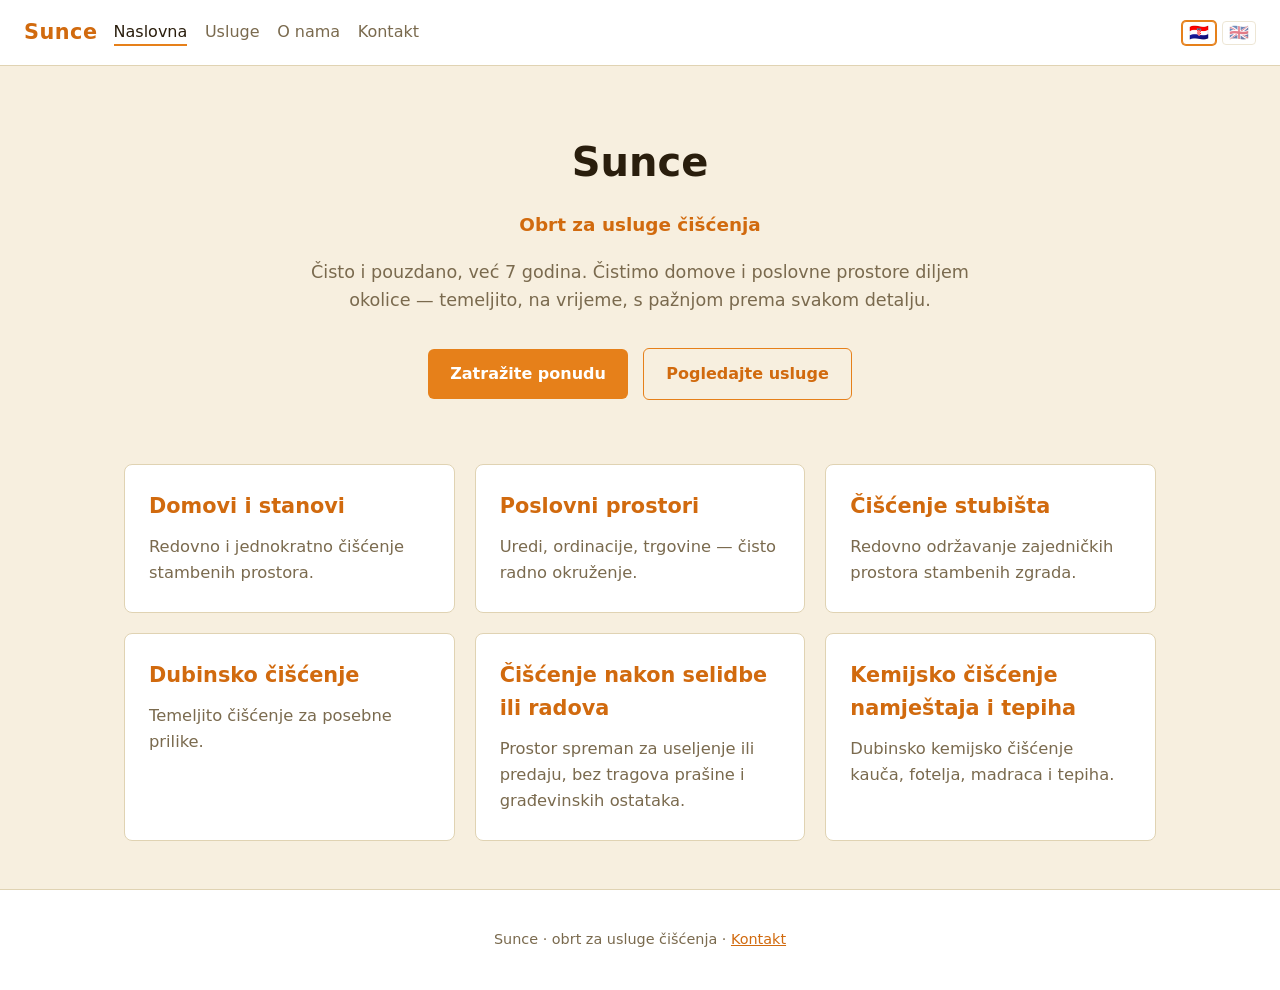
==== index.html @ 52798418 "Add files via upload" ====
<!DOCTYPE html>
<!--
  Croatian home page (DEFAULT LANGUAGE).
  sunce.hr/  automatically loads this file.
  Notice the two flag buttons at the top-right:
    🇭🇷 links to  index.html       (this page, so class="active")
    🇬🇧 links to  en/index.html    (the English version of THIS page)
  Every page's flags link to the equivalent page in the other language,
  never back to the homepage — so language switches keep you in place.
-->
<html lang="hr">
<head>
  <meta charset="UTF-8">
  <meta name="viewport" content="width=device-width, initial-scale=1.0">
  <title>Sunce — obrt za usluge čišćenja</title>
  <link rel="stylesheet" href="style.css">
</head>
<body>

  <header>
    <div class="logo">Sunce</div>
    <nav class="main">
      <a href="index.html" class="active">Naslovna</a>
      <a href="usluge.html">Usluge</a>
      <a href="o-nama.html">O nama</a>
      <a href="kontakt.html">Kontakt</a>
    </nav>
    <div class="lang">
      <a href="index.html"    class="active" title="Hrvatski">🇭🇷</a>
      <a href="en/index.html"                title="English">🇬🇧</a>
    </div>
  </header>

  <section class="hero">
    <h1>Sunce</h1>
    <p class="tag">Obrt za usluge čišćenja</p>
    <p>Čisto i pouzdano, već 7 godina. Čistimo domove i poslovne prostore diljem okolice — temeljito, na vrijeme, s pažnjom prema svakom detalju.</p>
    <a href="kontakt.html" class="button">Zatražite ponudu</a>
    <a href="usluge.html" class="button button-ghost">Pogledajte usluge</a>
  </section>

  <section class="cards">
    <article class="card">
      <h2>Domovi i stanovi</h2>
      <p>Redovno i jednokratno čišćenje stambenih prostora.</p>
    </article>
    <article class="card">
      <h2>Poslovni prostori</h2>
      <p>Uredi, ordinacije, trgovine — čisto radno okruženje.</p>
    </article>
    <article class="card">
      <h2>Čišćenje stubišta</h2>
      <p>Redovno održavanje zajedničkih prostora stambenih zgrada.</p>
    </article>
    <article class="card">
      <h2>Dubinsko čišćenje</h2>
      <p>Temeljito čišćenje za posebne prilike.</p>
    </article>
    <article class="card">
      <h2>Čišćenje nakon selidbe ili radova</h2>
      <p>Prostor spreman za useljenje ili predaju, bez tragova prašine i građevinskih ostataka.</p>
    </article>
    <article class="card">
      <h2>Kemijsko čišćenje namještaja i tepiha</h2>
      <p>Dubinsko kemijsko čišćenje kauča, fotelja, madraca i tepiha.</p>
    </article>
  </section>

  <footer>
    <p>Sunce · obrt za usluge čišćenja · <a href="kontakt.html">Kontakt</a></p>
  </footer>

</body>
</html>
---- style.css ----
/*
  Sunce — obrt za usluge čišćenja
  Shared stylesheet used by BOTH the Croatian pages (in root)
  and the English pages (in /en/). Because English pages sit one
  folder deep, they link to this file as "../style.css".
*/

:root {
  --sand:      #f7efdf;   /* main background — warm cream */
  --sand-deep: #ecdfc4;   /* slightly darker cream for panels */
  --ink:       #2a1e0d;   /* dark warm brown-black text */
  --muted:     #7a6a4e;   /* softer text */
  --orange:    #e6801a;   /* main accent — sunset orange */
  --orange-hi: #d16a0e;   /* darker orange on hover */
  --line:      #e0d3b3;   /* subtle borders */
  --panel:     #ffffff;   /* card / white panel */
}

* { box-sizing: border-box; }

body {
  margin: 0;
  font-family: system-ui, -apple-system, Segoe UI, Roboto, sans-serif;
  color: var(--ink);
  background: var(--sand);
  line-height: 1.6;
}

h1 { font-size: 2rem; margin: 0 0 .4em; }
h2 { font-size: 1.35rem; margin: 1.7em 0 .5em; }
a  { color: var(--orange-hi); }

/* ---- Header / nav ---- */
header {
  display: flex;
  align-items: center;
  justify-content: space-between;
  flex-wrap: wrap;
  gap: .5rem 1rem;
  padding: 1rem 1.5rem;
  background: var(--panel);
  border-bottom: 1px solid var(--line);
}
.logo {
  font-weight: 800;
  font-size: 1.3rem;
  letter-spacing: .5px;
  color: var(--orange-hi);
}

/* Middle nav */
nav.main {
  display: flex;
  flex-wrap: wrap;
  gap: .2rem 1.1rem;
}
nav.main a {
  text-decoration: none;
  color: var(--muted);
  font-weight: 500;
}
nav.main a:hover { color: var(--orange-hi); }
nav.main a.active { color: var(--ink); border-bottom: 2px solid var(--orange); }

/* ---- Language switcher (top-right flag buttons) ---- */
.lang {
  display: flex;
  gap: .35rem;
  margin-left: auto;   /* push to the right */
}
.lang a {
  display: inline-flex;
  align-items: center;
  justify-content: center;
  width: 34px;
  height: 24px;
  border: 1px solid var(--line);
  border-radius: 4px;
  text-decoration: none;
  font-size: 1rem;
  line-height: 1;
  background: #fff;
  opacity: 0.55;
  transition: opacity .15s;
}
.lang a:hover  { opacity: 1; }
.lang a.active {
  opacity: 1;
  border-color: var(--orange);
  box-shadow: 0 0 0 1px var(--orange);
}

/* ---- Hero ---- */
.hero {
  padding: 4rem 1.5rem 3rem;
  text-align: center;
  max-width: 760px;
  margin: 0 auto;
}
.hero h1 { font-size: 2.5rem; }
.hero .tag { color: var(--orange-hi); font-weight: 600; font-size: 1.15rem; margin-top: .4rem; }
.hero p   { color: var(--muted); font-size: 1.1rem; }

/* ---- Buttons ---- */
.button {
  display: inline-block;
  margin: 1rem .3rem 0;
  padding: .75rem 1.4rem;
  background: var(--orange);
  color: #fff;
  text-decoration: none;
  border-radius: 6px;
  border: none;
  font: inherit;
  font-weight: 600;
  cursor: pointer;
}
.button:hover { background: var(--orange-hi); }

.button-ghost {
  background: transparent;
  color: var(--orange-hi);
  border: 1px solid var(--orange);
}
.button-ghost:hover { background: rgba(230,128,26,.08); }

/* ---- Cards row (services) ---- */
.cards {
  display: grid;
  grid-template-columns: repeat(auto-fit, minmax(280px, 1fr));
  gap: 1.25rem;
  max-width: 1080px;
  margin: 0 auto;
  padding: 1rem 1.5rem 3rem;
}
.card {
  background: var(--panel);
  border: 1px solid var(--line);
  border-radius: 8px;
  padding: 1.6rem 1.5rem;
}
.card h2 { margin-top: 0; color: var(--orange-hi); font-size: 1.3rem; }
.card p  { margin: .4rem 0 0; color: var(--muted); font-size: 1.02rem; }

/* ---- Generic inner content ---- */
.page {
  max-width: 760px;
  margin: 0 auto;
  padding: 2rem 1.5rem 3rem;
}
.lead { color: var(--muted); font-size: 1.1rem; }

.callout {
  background: var(--sand-deep);
  border-left: 4px solid var(--orange);
  padding: 1rem 1.2rem;
  border-radius: 4px;
  margin: 1rem 0;
}

/* ---- Form ---- */
form { max-width: 460px; }
label { display: block; margin: 1rem 0 .3rem; font-weight: 600; }
input, textarea {
  width: 100%;
  padding: .6rem;
  border: 1px solid var(--line);
  border-radius: 6px;
  font: inherit;
  margin-top: .3rem;
  background: #fff;
  color: var(--ink);
}

/* ---- Footer ---- */
footer {
  border-top: 1px solid var(--line);
  padding: 1.5rem;
  text-align: center;
  background: var(--panel);
  color: var(--muted);
  font-size: .9rem;
}
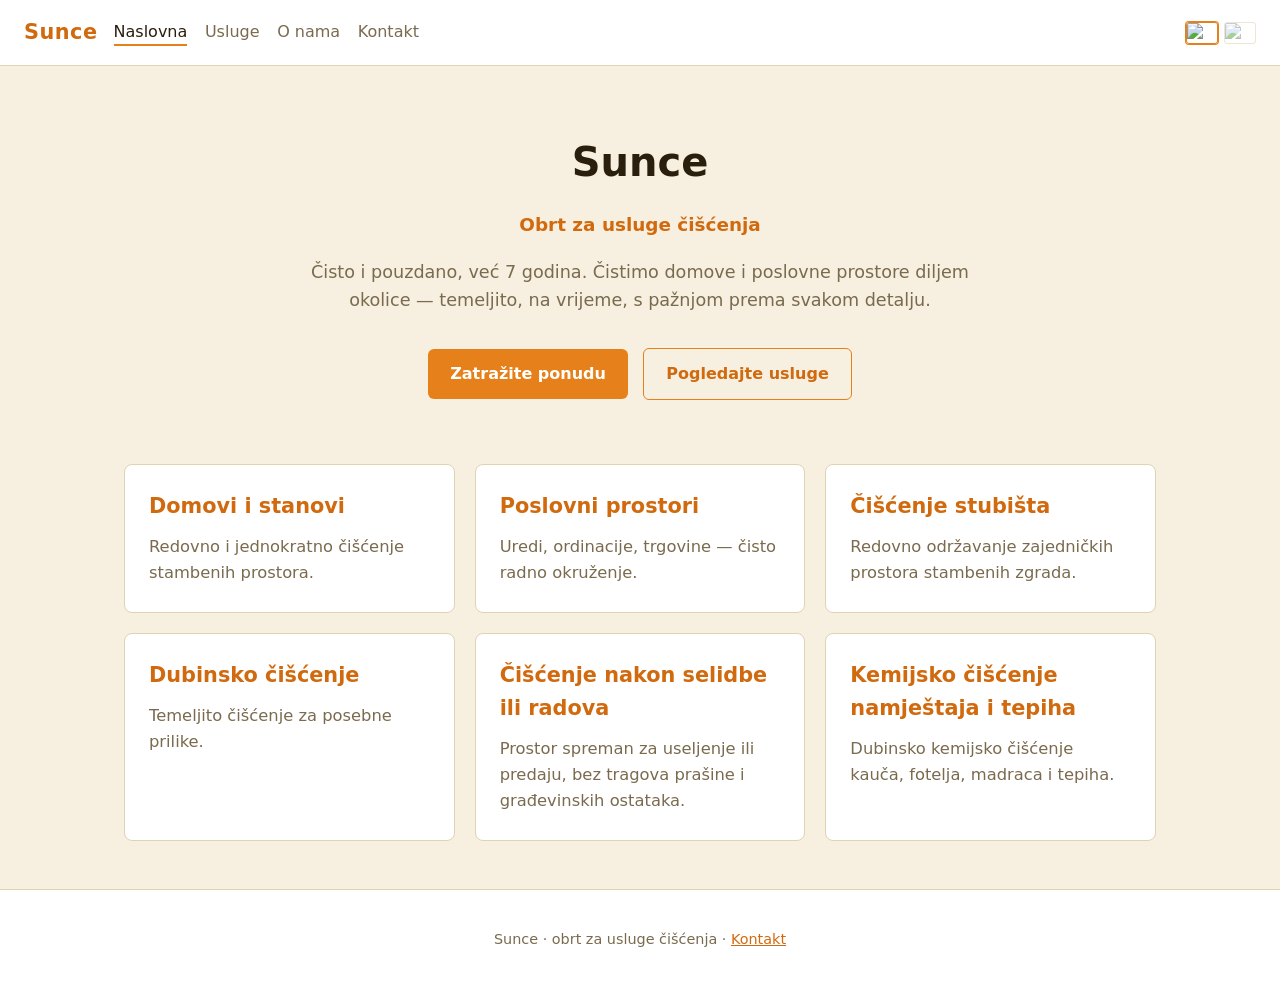
==== commit ff3def6e: "Add files via upload" ====
--- a/index.html
+++ b/index.html
@@ -3,8 +3,8 @@
   Croatian home page (DEFAULT LANGUAGE).
   sunce.hr/  automatically loads this file.
   Notice the two flag buttons at the top-right:
-    🇭🇷 links to  index.html       (this page, so class="active")
-    🇬🇧 links to  en/index.html    (the English version of THIS page)
+    HR flag → links to  index.html       (this page, so class="active")
+    GB flag → links to  en/index.html    (the English version of THIS page)
   Every page's flags link to the equivalent page in the other language,
   never back to the homepage — so language switches keep you in place.
 -->
@@ -26,8 +26,8 @@
       <a href="kontakt.html">Kontakt</a>
     </nav>
     <div class="lang">
-      <a href="index.html"    class="active" title="Hrvatski">🇭🇷</a>
-      <a href="en/index.html"                title="English">🇬🇧</a>
+      <a href="index.html"    class="active" title="Hrvatski"><img src="img/hr.svg" alt="Hrvatski"></a>
+      <a href="en/index.html"                title="English"><img src="img/gb.svg" alt="English"></a>
     </div>
   </header>
 
--- a/style.css
+++ b/style.css
@@ -65,21 +65,16 @@
 /* ---- Language switcher (top-right flag buttons) ---- */
 .lang {
   display: flex;
-  gap: .35rem;
+  gap: .4rem;
   margin-left: auto;   /* push to the right */
 }
 .lang a {
-  display: inline-flex;
-  align-items: center;
-  justify-content: center;
-  width: 34px;
-  height: 24px;
+  display: block;
+  width: 32px;
+  height: 22px;
   border: 1px solid var(--line);
-  border-radius: 4px;
-  text-decoration: none;
-  font-size: 1rem;
-  line-height: 1;
-  background: #fff;
+  border-radius: 3px;
+  overflow: hidden;   /* clip the flag inside the rounded corners */
   opacity: 0.55;
   transition: opacity .15s;
 }
@@ -88,6 +83,13 @@
   opacity: 1;
   border-color: var(--orange);
   box-shadow: 0 0 0 1px var(--orange);
+}
+/* The flag image itself — fill the button, cover so no letterboxing */
+.lang img {
+  display: block;
+  width: 100%;
+  height: 100%;
+  object-fit: cover;
 }
 
 /* ---- Hero ---- */
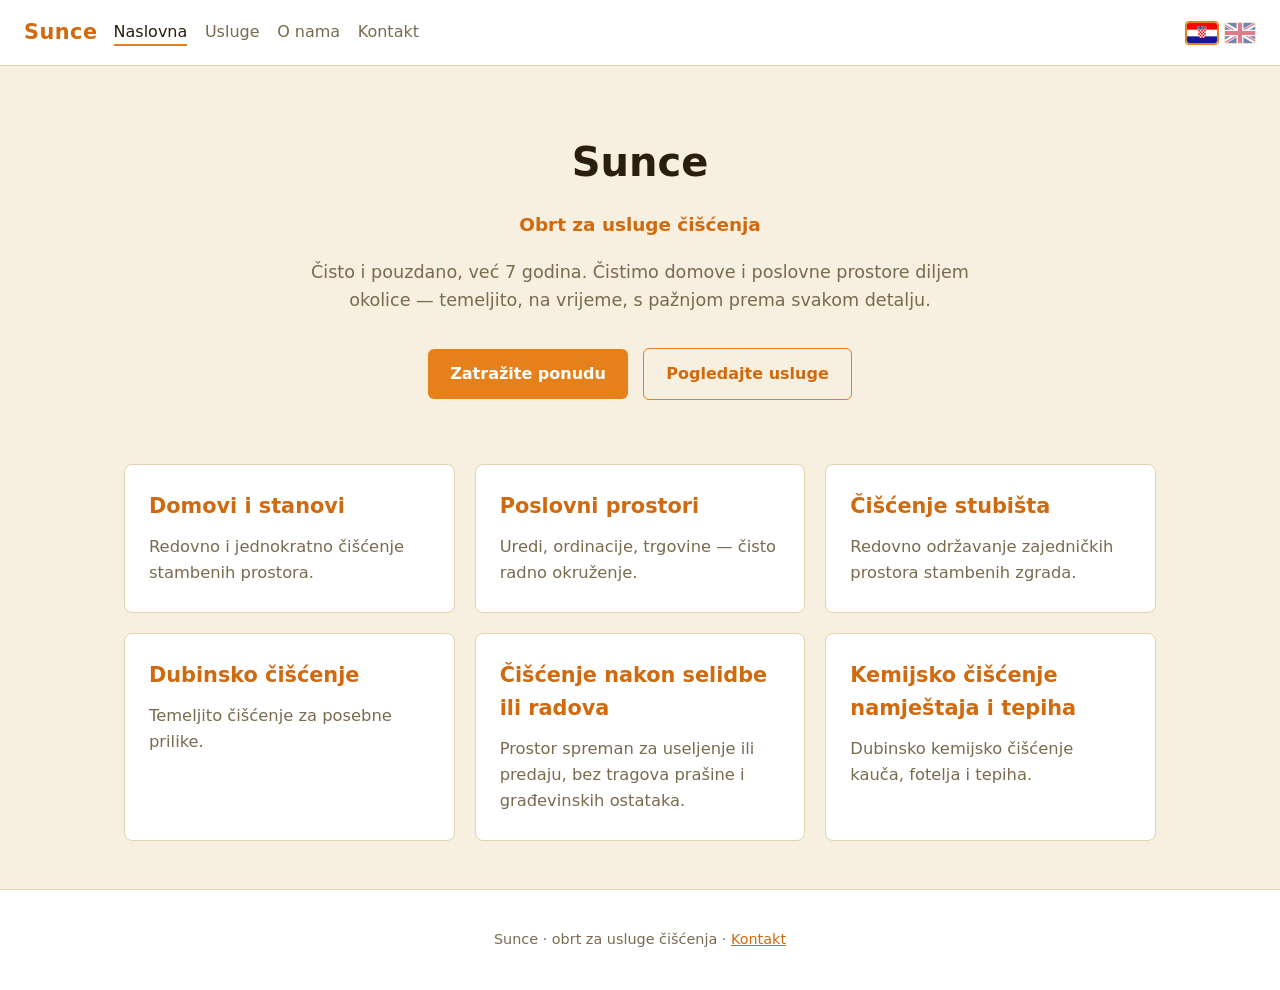
==== commit 9a4683c6: "Remove 'madraca' from cleaning description" ====
--- a/index.html
+++ b/index.html
@@ -62,7 +62,7 @@
     </article>
     <article class="card">
       <h2>Kemijsko čišćenje namještaja i tepiha</h2>
-      <p>Dubinsko kemijsko čišćenje kauča, fotelja, madraca i tepiha.</p>
+      <p>Dubinsko kemijsko čišćenje kauča, fotelja i tepiha.</p>
     </article>
   </section>
 
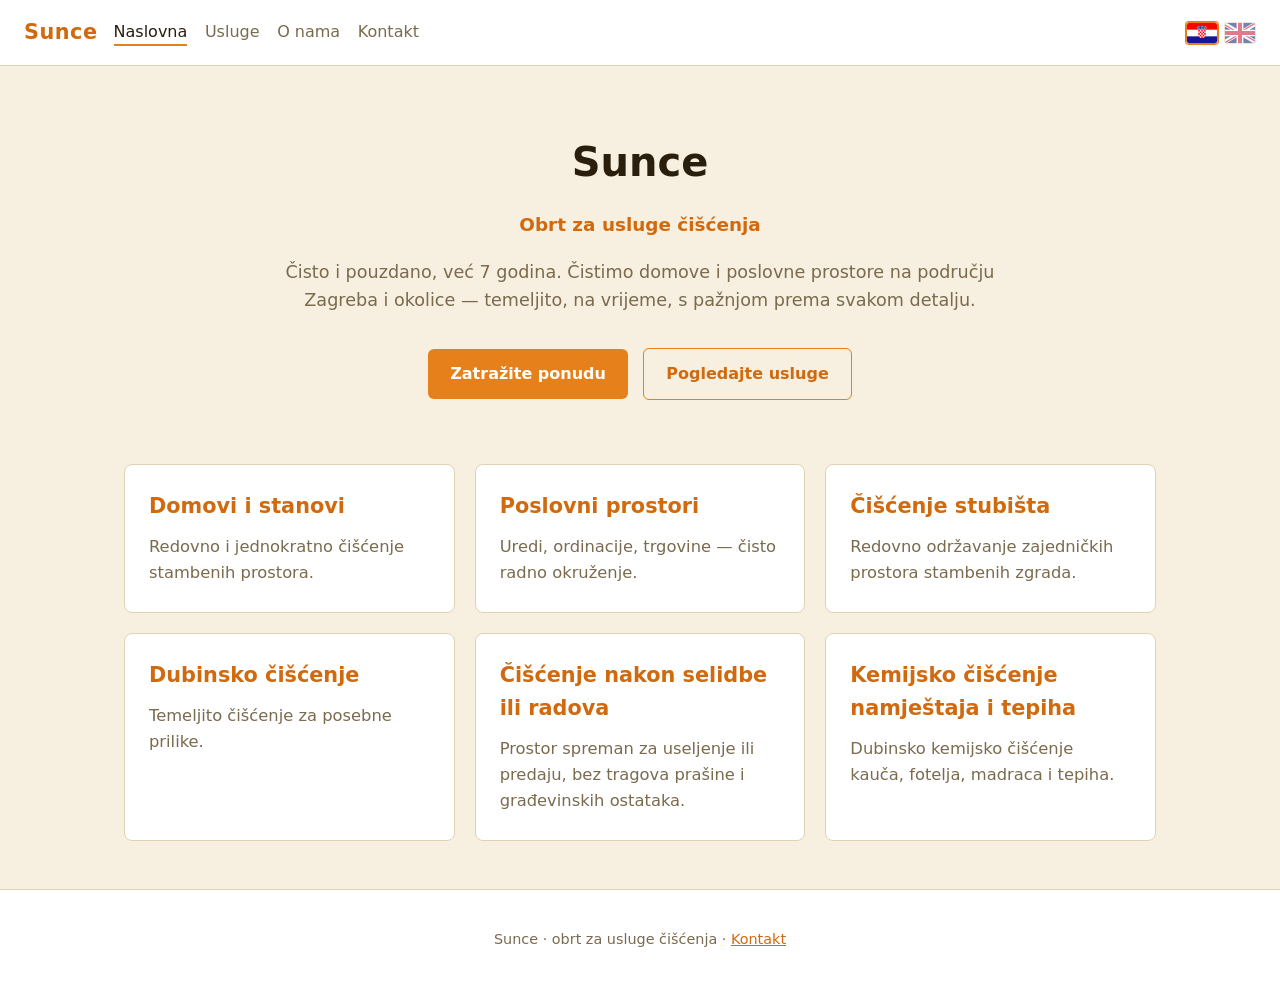
==== commit 8a5a6741: "Add files via upload" ====
--- a/index.html
+++ b/index.html
@@ -34,7 +34,7 @@
   <section class="hero">
     <h1>Sunce</h1>
     <p class="tag">Obrt za usluge čišćenja</p>
-    <p>Čisto i pouzdano, već 7 godina. Čistimo domove i poslovne prostore diljem okolice — temeljito, na vrijeme, s pažnjom prema svakom detalju.</p>
+    <p>Čisto i pouzdano, već 7 godina. Čistimo domove i poslovne prostore na području Zagreba i okolice — temeljito, na vrijeme, s pažnjom prema svakom detalju.</p>
     <a href="kontakt.html" class="button">Zatražite ponudu</a>
     <a href="usluge.html" class="button button-ghost">Pogledajte usluge</a>
   </section>
@@ -62,7 +62,7 @@
     </article>
     <article class="card">
       <h2>Kemijsko čišćenje namještaja i tepiha</h2>
-      <p>Dubinsko kemijsko čišćenje kauča, fotelja i tepiha.</p>
+      <p>Dubinsko kemijsko čišćenje kauča, fotelja, madraca i tepiha.</p>
     </article>
   </section>
 
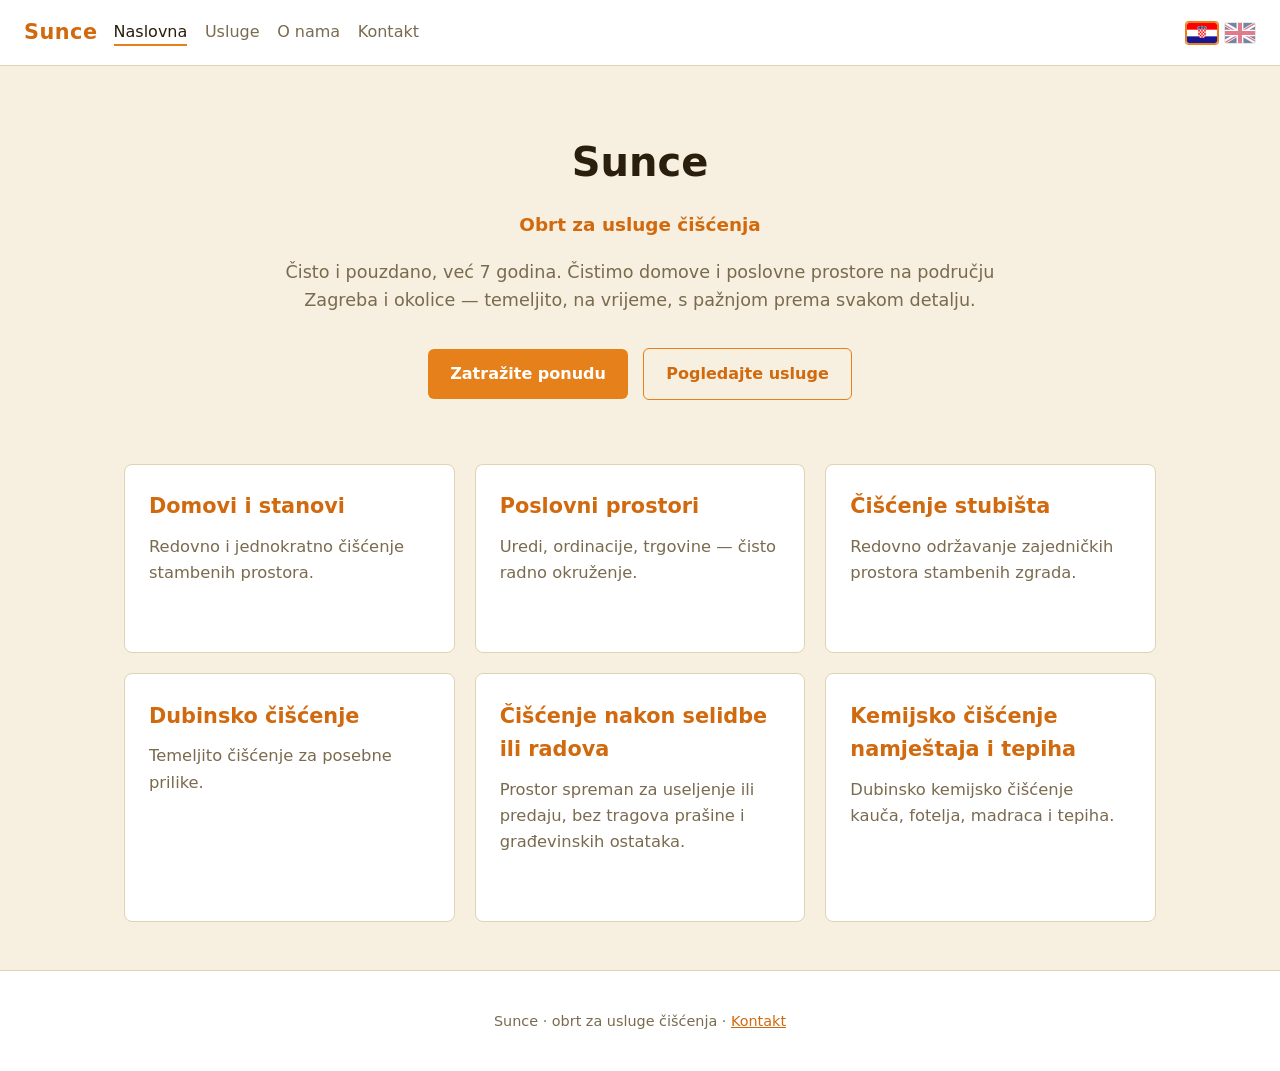
==== commit c69f04b3: "Add files via upload" ====
--- a/index.html
+++ b/index.html
@@ -43,26 +43,32 @@
     <article class="card">
       <h2>Domovi i stanovi</h2>
       <p>Redovno i jednokratno čišćenje stambenih prostora.</p>
+      <a class="card-cta" href="kontakt.html?service=Domovi%20i%20stanovi">Zatraži ponudu</a>
     </article>
     <article class="card">
       <h2>Poslovni prostori</h2>
       <p>Uredi, ordinacije, trgovine — čisto radno okruženje.</p>
+      <a class="card-cta" href="kontakt.html?service=Poslovni%20prostori">Zatraži ponudu</a>
     </article>
     <article class="card">
       <h2>Čišćenje stubišta</h2>
       <p>Redovno održavanje zajedničkih prostora stambenih zgrada.</p>
+      <a class="card-cta" href="kontakt.html?service=%C4%8Ci%C5%A1%C4%87enje%20stubi%C5%A1ta">Zatraži ponudu</a>
     </article>
     <article class="card">
       <h2>Dubinsko čišćenje</h2>
       <p>Temeljito čišćenje za posebne prilike.</p>
+      <a class="card-cta" href="kontakt.html?service=Dubinsko%20%C4%8Di%C5%A1%C4%87enje">Zatraži ponudu</a>
     </article>
     <article class="card">
       <h2>Čišćenje nakon selidbe ili radova</h2>
       <p>Prostor spreman za useljenje ili predaju, bez tragova prašine i građevinskih ostataka.</p>
+      <a class="card-cta" href="kontakt.html?service=%C4%8Ci%C5%A1%C4%87enje%20nakon%20selidbe%20ili%20radova">Zatraži ponudu</a>
     </article>
     <article class="card">
       <h2>Kemijsko čišćenje namještaja i tepiha</h2>
       <p>Dubinsko kemijsko čišćenje kauča, fotelja, madraca i tepiha.</p>
+      <a class="card-cta" href="kontakt.html?service=Kemijsko%20%C4%8Di%C5%A1%C4%87enje%20namje%C5%A1taja%20i%20tepiha">Zatraži ponudu</a>
     </article>
   </section>
 
--- a/style.css
+++ b/style.css
@@ -58,6 +58,7 @@
   text-decoration: none;
   color: var(--muted);
   font-weight: 500;
+  transition: color .3s ease-out, border-color .3s ease-out;
 }
 nav.main a:hover { color: var(--orange-hi); }
 nav.main a.active { color: var(--ink); border-bottom: 2px solid var(--orange); }
@@ -76,7 +77,7 @@
   border-radius: 3px;
   overflow: hidden;   /* clip the flag inside the rounded corners */
   opacity: 0.55;
-  transition: opacity .15s;
+  transition: opacity .3s ease-out, border-color .3s ease-out, box-shadow .3s ease-out;
 }
 .lang a:hover  { opacity: 1; }
 .lang a.active {
@@ -116,6 +117,7 @@
   font: inherit;
   font-weight: 600;
   cursor: pointer;
+  transition: background .3s ease-out, color .3s ease-out, border-color .3s ease-out;
 }
 .button:hover { background: var(--orange-hi); }
 
@@ -140,9 +142,51 @@
   border: 1px solid var(--line);
   border-radius: 8px;
   padding: 1.6rem 1.5rem;
+  transition: transform .3s ease-out, box-shadow .3s ease-out, border-color .3s ease-out;
+}
+.card:hover {
+  transform: translateY(-3px);
+  box-shadow: 0 6px 18px rgba(42, 30, 13, 0.08);
+  border-color: var(--sand-deep);
 }
 .card h2 { margin-top: 0; color: var(--orange-hi); font-size: 1.3rem; }
 .card p  { margin: .4rem 0 0; color: var(--muted); font-size: 1.02rem; }
+
+/* "Zatraži ponudu" link at the bottom of each service card.
+   Hidden by default; revealed on card hover (desktop).
+   On touch devices with no hover, we show it always via the media query below. */
+.card-cta {
+  display: inline-block;
+  margin-top: 1rem;
+  color: var(--orange-hi);
+  font-weight: 600;
+  text-decoration: none;
+  font-size: 0.95rem;
+  opacity: 0;
+  transform: translateY(4px);
+  transition: opacity .35s ease-out, transform .35s ease-out;
+  pointer-events: none;   /* prevents accidental clicks while invisible */
+}
+.card-cta::after { content: " →"; }
+
+/* Show it when the whole card (or the link itself) is hovered. */
+.card:hover .card-cta,
+.card-cta:hover,
+.card-cta:focus-visible {
+  opacity: 1;
+  transform: translateY(0);
+  pointer-events: auto;
+}
+.card-cta:hover { text-decoration: underline; }
+
+/* Touch devices (phones/tablets) have no real hover — always show the link. */
+@media (hover: none) {
+  .card-cta {
+    opacity: 1;
+    transform: none;
+    pointer-events: auto;
+  }
+}
 
 /* ---- Generic inner content ---- */
 .page {
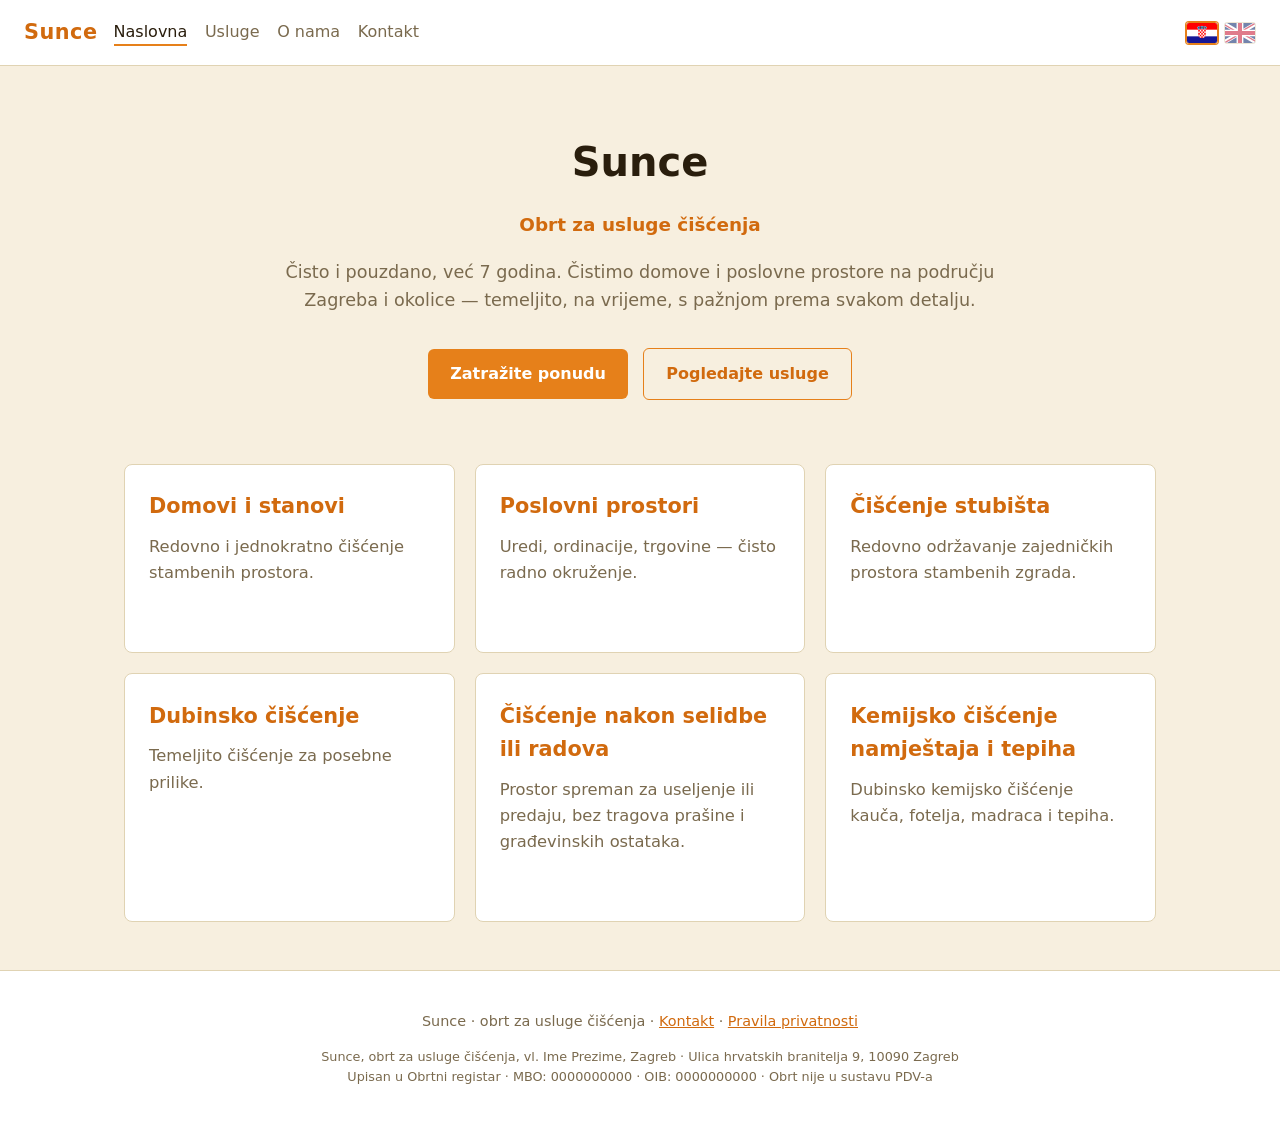
==== commit d99ac9d9: "Add legal footer, privacy policy, complaints info and form notice - Footer on every page: full craft" ====
--- a/index.html
+++ b/index.html
@@ -13,6 +13,30 @@
   <meta charset="UTF-8">
   <meta name="viewport" content="width=device-width, initial-scale=1.0">
   <title>Sunce — obrt za usluge čišćenja</title>
+  <!--
+    Open Graph & Twitter Card tags — control how this page looks when
+    shared in WhatsApp, iMessage, Facebook, Slack, Discord, LinkedIn, etc.
+    When the CARNet .hr domain is live, find-and-replace
+    "https://ormariookolis.github.io/sunce/" with "https://sunce.hr/"
+    across all files.
+  -->
+  <meta property="og:type" content="website">
+  <meta property="og:site_name" content="Sunce">
+  <meta property="og:locale" content="hr_HR">
+  <meta property="og:url" content="https://ormariookolis.github.io/sunce/">
+  <meta property="og:title" content="Sunce — obrt za usluge čišćenja u Zagrebu">
+  <meta property="og:description" content="Pouzdano čišćenje domova i poslovnih prostora u Zagrebu i okolici, već 7 godina.">
+  <meta property="og:image" content="https://ormariookolis.github.io/sunce/img/og-preview.png">
+  <meta property="og:image:width" content="1200">
+  <meta property="og:image:height" content="630">
+  <meta property="og:image:alt" content="Sunce — obrt za usluge čišćenja">
+  <meta name="twitter:card" content="summary_large_image">
+  <meta name="twitter:title" content="Sunce — obrt za usluge čišćenja u Zagrebu">
+  <meta name="twitter:description" content="Pouzdano čišćenje domova i poslovnih prostora u Zagrebu i okolici, već 7 godina.">
+  <meta name="twitter:image" content="https://ormariookolis.github.io/sunce/img/og-preview.png">
+  <!-- Standard meta description (for Google search results & other bots) -->
+  <meta name="description" content="Pouzdano čišćenje domova i poslovnih prostora u Zagrebu i okolici, već 7 godina.">
+  <link rel="icon" href="img/favicon.svg" type="image/svg+xml">
   <link rel="stylesheet" href="style.css">
 </head>
 <body>
@@ -73,7 +97,9 @@
   </section>
 
   <footer>
-    <p>Sunce · obrt za usluge čišćenja · <a href="kontakt.html">Kontakt</a></p>
+    <p>Sunce · obrt za usluge čišćenja · <a href="kontakt.html">Kontakt</a> · <a href="pravila-privatnosti.html">Pravila privatnosti</a></p>
+    <p class="legal">Sunce, obrt za usluge čišćenja, vl. Ime Prezime, Zagreb · Ulica hrvatskih branitelja 9, 10090 Zagreb<br>
+    Upisan u Obrtni registar · MBO: 0000000000 · OIB: 0000000000 · Obrt nije u sustavu PDV-a</p>
   </footer>
 
 </body>
--- a/style.css
+++ b/style.css
@@ -227,3 +227,6 @@
   color: var(--muted);
   font-size: .9rem;
 }
+footer .legal { font-size: .8rem; margin-top: .4rem; }
+
+.form-note { font-size: .85rem; color: var(--muted); margin-top: .8rem; }
